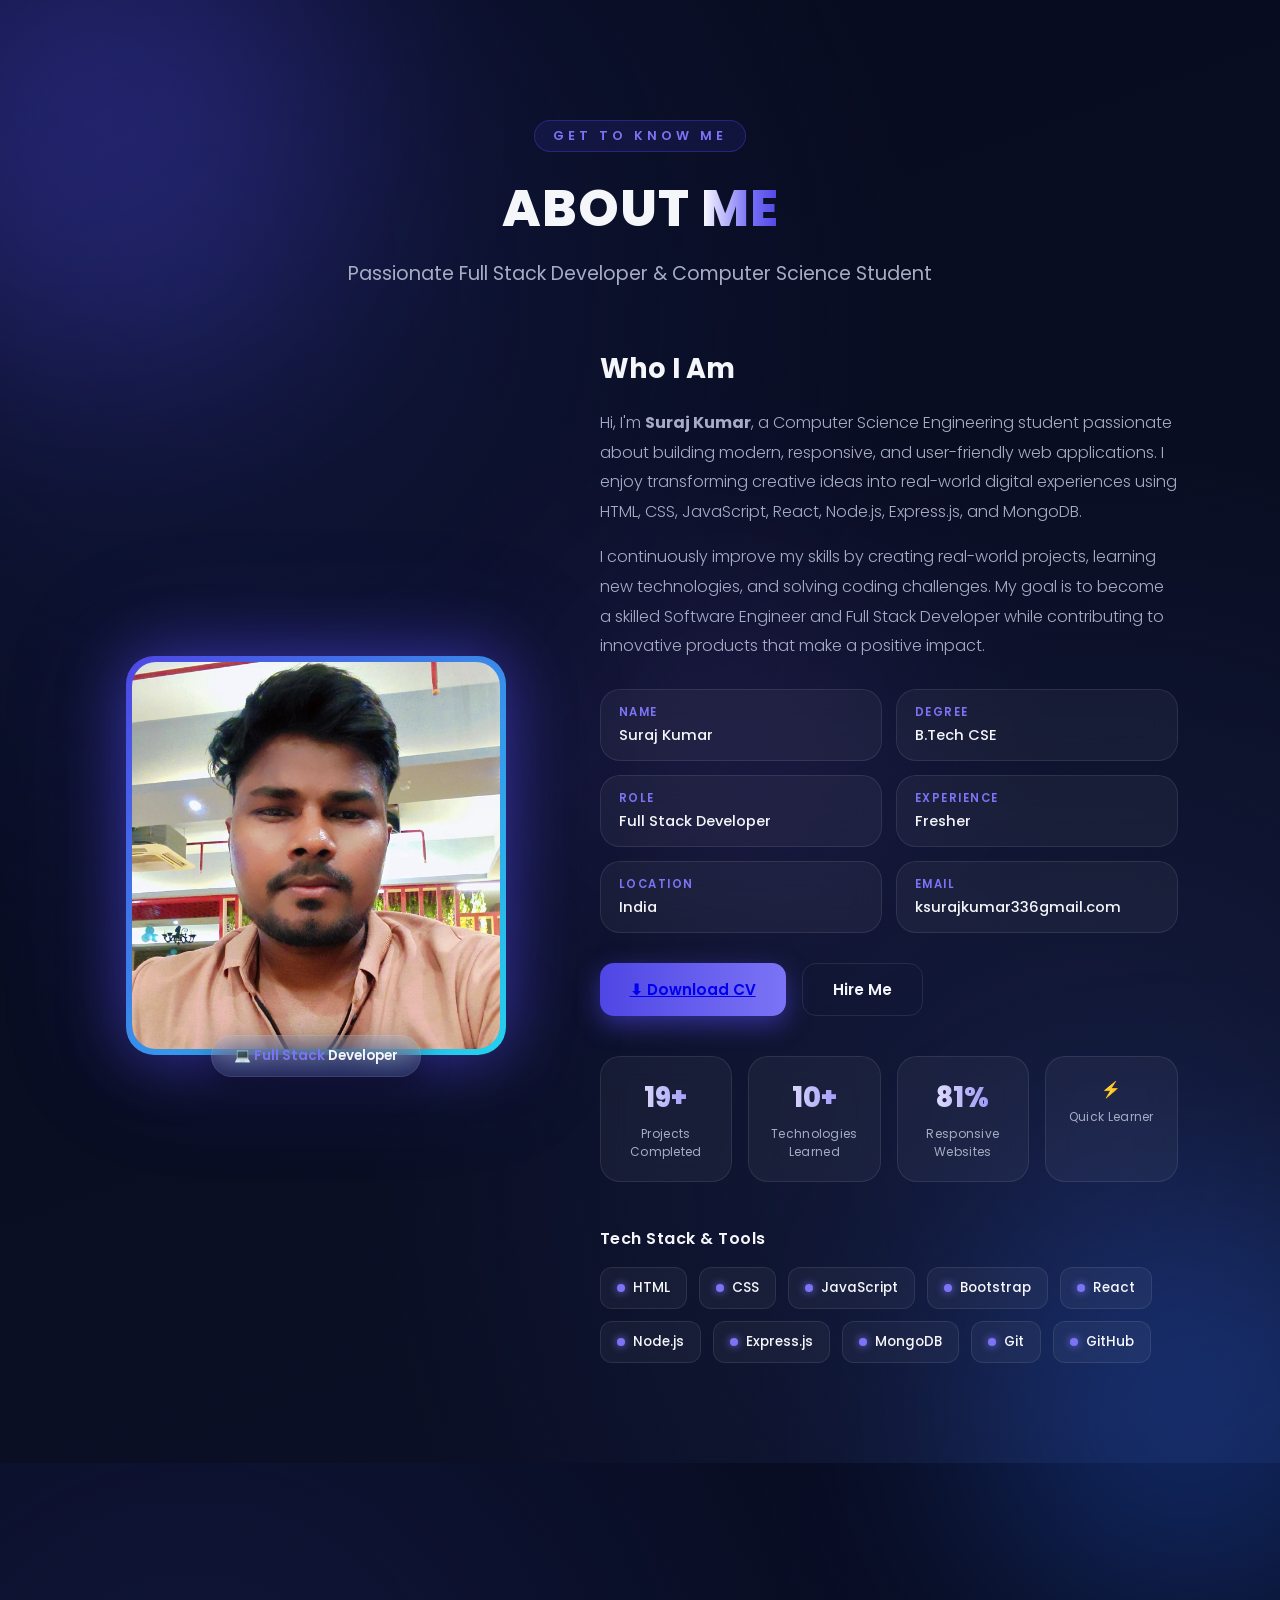
==== Pages/about.html @ e10ad6e3 "add new file" ====
<!DOCTYPE html>
<html lang="en">
<head>
<meta charset="UTF-8">
<meta name="viewport" content="width=device-width, initial-scale=1.0">
<title>About Me — Suraj Kumar</title>

<!-- Google Font: Poppins -->
<link rel="preconnect" href="https://fonts.googleapis.com">
<link rel="preconnect" href="https://fonts.gstatic.com" crossorigin>
<link href="https://fonts.googleapis.com/css2?family=Poppins:wght@300;400;500;600;700;800&display=swap" rel="stylesheet">
<link rel="stylesheet" href="../Css/about.css">
</head>
<body>

<!-- ============================================================
     ABOUT ME SECTION
============================================================ -->
<section class="about-section" id="about">

  <!-- Ambient background blobs -->
  <div class="blob blob-1"></div>
  <div class="blob blob-2"></div>
  <div class="blob blob-3"></div>

  <!-- Heading -->
  <div class="section-heading">
    <span class="eyebrow">GET TO KNOW ME</span>
    <h2>ABOUT <span class="gradient-text">ME</span></h2>
    <p>Passionate Full Stack Developer &amp; Computer Science Student</p>
  </div>

  <!-- Two column grid -->
  <div class="about-grid">

    <!-- LEFT: Image -->
    <div class="image-wrap">
      <div class="image-frame">
        <img src="../image/suraj.jpeg" alt="Portrait of Suraj Kumar">
      </div>
      <div class="badge-chip">💻 <span>Full Stack</span> Developer</div>
    </div>

    <!-- RIGHT: Content -->
    <div class="about-content">
      <h3>Who I Am</h3>
      <p>
        Hi, I'm <strong>Suraj Kumar</strong>, a Computer Science Engineering student passionate about
        building modern, responsive, and user-friendly web applications. I enjoy transforming creative
        ideas into real-world digital experiences using HTML, CSS, JavaScript, React, Node.js, Express.js, and MongoDB.
      </p>
      <p>
        I continuously improve my skills by creating real-world projects, learning new technologies,
        and solving coding challenges. My goal is to become a skilled Software Engineer and Full Stack
        Developer while contributing to innovative products that make a positive impact.
      </p>

      <!-- Info cards -->
      <div class="info-grid">
        <div class="info-card"><div class="label">Name</div><div class="value">Suraj Kumar</div></div>
        <div class="info-card"><div class="label">Degree</div><div class="value">B.Tech CSE</div></div>
        <div class="info-card"><div class="label">Role</div><div class="value">Full Stack Developer</div></div>
        <div class="info-card"><div class="label">Experience</div><div class="value">Fresher</div></div>
        <div class="info-card"><div class="label">Location</div><div class="value">India</div></div>
        <div class="info-card"><div class="label">Email</div><div class="value">ksurajkumar336gmail.com</div></div>
      </div>

      <!-- Buttons -->
      <div class="btn-row">
        <button class="btn btn-primary" onclick="alert('Download CV')" > <a href="../Pages/resume.html">⬇ Download CV</a></button>
        <button class="btn btn-outline" onclick="document.getElementById('about').scrollIntoView({behavior:'smooth'})">Hire Me</button>
      </div>

      <!-- Stats -->
      <div class="stats-grid">
        <div class="stat-card"><div class="stat-number" data-target="20">0</div><div class="stat-label">Projects Completed</div></div>
        <div class="stat-card"><div class="stat-number" data-target="10">0</div><div class="stat-label">Technologies Learned</div></div>
        <div class="stat-card"><div class="stat-number" data-target="100">0</div><div class="stat-label">Responsive Websites</div></div>
        <div class="stat-card"><div class="stat-number-static">⚡</div><div class="stat-label">Quick Learner</div></div>
      </div>

      <!-- Skills -->
      <div class="skills-block">
        <div class="skills-title">Tech Stack &amp; Tools</div>
        <div class="skills-grid">
          <div class="skill-chip"><span class="dot"></span>HTML</div>
          <div class="skill-chip"><span class="dot"></span>CSS</div>
          <div class="skill-chip"><span class="dot"></span>JavaScript</div>
          <div class="skill-chip"><span class="dot"></span>Bootstrap</div>
          <div class="skill-chip"><span class="dot"></span>React</div>
          <div class="skill-chip"><span class="dot"></span>Node.js</div>
          <div class="skill-chip"><span class="dot"></span>Express.js</div>
          <div class="skill-chip"><span class="dot"></span>MongoDB</div>
          <div class="skill-chip"><span class="dot"></span>Git</div>
          <div class="skill-chip"><span class="dot"></span>GitHub</div>
        </div>
      </div>

    </div>
  </div>
</section>

<script src="../js/about.js"></script>
</body>
</html>
---- Css/about.css ----
/* ============================================================
     ROOT VARIABLES — single source of truth for theme tokens
  ============================================================ */
  :root{
    --bg-navy: #070B1F;
    --bg-black: #0B1026;
    --accent: #4F46E5;
    --accent-light: #7C74F5;
    --accent-glow: rgba(79,70,229,0.55);
    --text-primary: #F5F6FA;
    --text-secondary: #A6ACC4;
    --card-bg: rgba(255,255,255,0.045);
    --card-border: rgba(255,255,255,0.09);
    --radius: 20px;
    --transition: 0.4s cubic-bezier(.22,.9,.36,1);
    --font: 'Poppins', sans-serif;
  }

  *{ margin:0; padding:0; box-sizing:border-box; }

  body{
    font-family: var(--font);
    background: radial-gradient(circle at 15% 20%, #10163a 0%, transparent 45%),
                radial-gradient(circle at 85% 80%, #141b3d 0%, transparent 45%),
                linear-gradient(160deg, var(--bg-navy), var(--bg-black));
    color: var(--text-primary);
    overflow-x: hidden;
  }

  /* ============================================================
     SECTION WRAPPER + BACKGROUND BLOBS / GLOW
  ============================================================ */
  .about-section{
    position: relative;
    min-height: 100vh;
    padding: 120px 8vw 100px;
    display: flex;
    flex-direction: column;
    align-items: center;
    isolation: isolate;
  }

  .blob{
    position: absolute;
    border-radius: 50%;
    filter: blur(120px);
    opacity: 0.35;
    z-index: -1;
    pointer-events: none;
  }
  .blob-1{
    width: 480px; height: 480px;
    background: var(--accent);
    top: -120px; left: -140px;
    animation: driftA 14s ease-in-out infinite alternate;
  }
  .blob-2{
    width: 420px; height: 420px;
    background: #2563eb;
    bottom: -160px; right: -120px;
    animation: driftB 16s ease-in-out infinite alternate;
  }
  .blob-3{
    width: 300px; height: 300px;
    background: #8b5cf6;
    top: 40%; left: 45%;
    opacity: 0.18;
    animation: driftA 20s ease-in-out infinite alternate-reverse;
  }
  @keyframes driftA{ from{ transform: translate(0,0); } to{ transform: translate(60px, 40px); } }
  @keyframes driftB{ from{ transform: translate(0,0); } to{ transform: translate(-50px, -30px); } }

  /* ============================================================
     HEADING
  ============================================================ */
  .section-heading{
    text-align: center;
    margin-bottom: 60px;
    opacity: 0;
    transform: translateY(30px);
    transition: all 0.8s var(--transition);
  }
  .section-heading.reveal{ opacity: 1; transform: translateY(0); }

  .eyebrow{
    display: inline-block;
    font-size: 0.8rem;
    letter-spacing: 4px;
    font-weight: 600;
    color: var(--accent-light);
    background: rgba(79,70,229,0.12);
    border: 1px solid rgba(79,70,229,0.35);
    padding: 6px 18px;
    border-radius: 30px;
    margin-bottom: 18px;
  }

  .gradient-text{
    background: linear-gradient(90deg, #fff, var(--accent-light) 60%, var(--accent));
    -webkit-background-clip: text;
    background-clip: text;
    color: transparent;
  }

  .section-heading h2{
    font-size: clamp(2.2rem, 5vw, 3.2rem);
    font-weight: 800;
    letter-spacing: 1px;
  }
  .section-heading p{
    margin-top: 12px;
    color: var(--text-secondary);
    font-size: clamp(1rem, 2vw, 1.2rem);
    font-weight: 400;
  }

  /* ============================================================
     MAIN TWO-COLUMN LAYOUT
  ============================================================ */
  .about-grid{
    width: 100%;
    max-width: 1200px;
    display: grid;
    grid-template-columns: 0.85fr 1.15fr;
    gap: 70px;
    align-items: center;
  }

  /* ---------- LEFT: IMAGE ---------- */
  .image-wrap{
    position: relative;
    display: flex;
    justify-content: center;
    opacity: 0;
    transform: translateX(-40px);
    transition: all 0.9s var(--transition);
  }
  .image-wrap.reveal{ opacity: 1; transform: translateX(0); }

  .image-frame{
    position: relative;
    width: min(380px, 80vw);
    aspect-ratio: 1 / 1.05;
    border-radius: 28px;
    padding: 6px;
    background: linear-gradient(135deg, var(--accent), #22d3ee, var(--accent));
    background-size: 200% 200%;
    animation: float 5s ease-in-out infinite, glowShift 6s ease infinite;
    box-shadow: 0 0 60px var(--accent-glow), 0 0 120px rgba(79,70,229,0.25);
  }
  @keyframes float{
    0%,100%{ transform: translateY(0px); }
    50%{ transform: translateY(-18px); }
  }
  @keyframes glowShift{
    0%,100%{ background-position: 0% 50%; }
    50%{ background-position: 100% 50%; }
  }

  .image-frame img{
    width: 100%;
    height: 100%;
    object-fit: cover;
    border-radius: 24px;
    display: block;
    filter: saturate(1.05) contrast(1.03);
  }

  .badge-chip{
    position: absolute;
    bottom: -22px;
    left: 50%;
    transform: translateX(-50%);
    background: var(--card-bg);
    backdrop-filter: blur(16px);
    border: 1px solid var(--card-border);
    border-radius: 40px;
    padding: 10px 22px;
    font-size: 0.85rem;
    font-weight: 600;
    color: var(--text-primary);
    white-space: nowrap;
    box-shadow: 0 8px 30px rgba(0,0,0,0.4);
  }
  .badge-chip span{ color: var(--accent-light); }

  /* ---------- RIGHT: CONTENT ---------- */
  .about-content{
    opacity: 0;
    transform: translateX(40px);
    transition: all 0.9s var(--transition);
  }
  .about-content.reveal{ opacity: 1; transform: translateX(0); }

  .about-content h3{
    font-size: clamp(1.3rem, 2.4vw, 1.7rem);
    font-weight: 700;
    margin-bottom: 18px;
  }
  .about-content p{
    color: var(--text-secondary);
    line-height: 1.85;
    font-size: 1rem;
    margin-bottom: 16px;
    font-weight: 300;
  }

  /* ---------- INFO CARDS GRID ---------- */
  .info-grid{
    display: grid;
    grid-template-columns: 1fr 1fr;
    gap: 14px;
    margin: 28px 0;
  }
  .info-card{
    background: var(--card-bg);
    backdrop-filter: blur(14px);
    -webkit-backdrop-filter: blur(14px);
    border: 1px solid var(--card-border);
    border-radius: var(--radius);
    padding: 14px 18px;
    transition: transform var(--transition), border-color var(--transition), background var(--transition);
  }
  .info-card:hover{
    transform: translateY(-4px);
    border-color: rgba(79,70,229,0.5);
    background: rgba(79,70,229,0.08);
  }
  .info-card .label{
    font-size: 0.72rem;
    letter-spacing: 1.5px;
    text-transform: uppercase;
    color: var(--accent-light);
    font-weight: 600;
    margin-bottom: 4px;
  }
  .info-card .value{
    font-size: 0.92rem;
    font-weight: 500;
    color: var(--text-primary);
    word-break: break-word;
  }

  /* ---------- BUTTONS ---------- */
  .btn-row{
    display: flex;
    gap: 16px;
    flex-wrap: wrap;
    margin: 30px 0 40px;
  }
  .btn{
    font-family: var(--font);
    font-size: 0.95rem;
    font-weight: 600;
    padding: 14px 30px;
    border-radius: 14px;
    border: none;
    cursor: pointer;
    transition: transform var(--transition), box-shadow var(--transition), background var(--transition);
    display: inline-flex;
    align-items: center;
    gap: 8px;
  }
  .btn-primary{
    background: linear-gradient(90deg, var(--accent), var(--accent-light));
    color: #fff;
    box-shadow: 0 8px 24px var(--accent-glow);
  }
  .btn-primary:hover{
    transform: translateY(-3px);
    box-shadow: 0 12px 34px var(--accent-glow);
  }
  .btn-outline{
    background: transparent;
    color: var(--text-primary);
    border: 1.5px solid var(--card-border);
  }
  .btn-outline:hover{
    border-color: var(--accent-light);
    background: rgba(79,70,229,0.1);
    transform: translateY(-3px);
  }

  /* ---------- STATS ---------- */
  .stats-grid{
    display: grid;
    grid-template-columns: repeat(4, 1fr);
    gap: 16px;
    margin-bottom: 44px;
  }
  .stat-card{
    background: var(--card-bg);
    backdrop-filter: blur(14px);
    border: 1px solid var(--card-border);
    border-radius: var(--radius);
    padding: 20px 10px;
    text-align: center;
    transition: transform var(--transition), border-color var(--transition);
  }
  .stat-card:hover{
    transform: translateY(-6px);
    border-color: rgba(79,70,229,0.5);
  }
  .stat-number{
    font-size: 1.7rem;
    font-weight: 800;
    background: linear-gradient(90deg, #fff, var(--accent-light));
    -webkit-background-clip: text;
    background-clip: text;
    color: transparent;
  }
  .stat-label{
    font-size: 0.75rem;
    color: var(--text-secondary);
    margin-top: 6px;
    font-weight: 400;
    letter-spacing: 0.3px;
  }

  /* ---------- SKILLS ---------- */
  .skills-title{
    font-size: 1rem;
    font-weight: 600;
    color: var(--text-primary);
    margin-bottom: 16px;
    letter-spacing: 0.5px;
  }
  .skills-grid{
    display: flex;
    flex-wrap: wrap;
    gap: 12px;
  }
  .skill-chip{
    display: flex;
    align-items: center;
    gap: 8px;
    background: var(--card-bg);
    backdrop-filter: blur(14px);
    border: 1px solid var(--card-border);
    border-radius: 12px;
    padding: 10px 16px;
    font-size: 0.85rem;
    font-weight: 500;
    color: var(--text-primary);
    transition: transform var(--transition), border-color var(--transition), background var(--transition);
  }
  .skill-chip:hover{
    transform: translateY(-4px) scale(1.04);
    border-color: var(--accent-light);
    background: rgba(79,70,229,0.12);
    box-shadow: 0 8px 20px rgba(79,70,229,0.25);
  }
  .skill-chip .dot{
    width: 8px; height: 8px;
    border-radius: 50%;
    background: var(--accent-light);
    box-shadow: 0 0 8px var(--accent-light);
  }

  /* ============================================================
     RESPONSIVE — MOBILE STACK
  ============================================================ */
  @media (max-width: 960px){
    .about-grid{
      grid-template-columns: 1fr;
      gap: 60px;
      text-align: center;
    }
    .info-grid{ grid-template-columns: 1fr 1fr; }
    .stats-grid{ grid-template-columns: 1fr 1fr; }
    .btn-row{ justify-content: center; }
    .skills-grid{ justify-content: center; }
    .image-wrap{ order: -1; }
  }

  @media (max-width: 520px){
    .about-section{ padding: 90px 6vw 70px; }
    .info-grid{ grid-template-columns: 1fr; }
    .stats-grid{ grid-template-columns: 1fr 1fr; }
    .btn{ width: 100%; justify-content: center; }
    .btn-row{ flex-direction: column; }
  }

  /* Respect reduced motion preference */
  @media (prefers-reduced-motion: reduce){
    .image-frame, .blob{ animation: none !important; }
    *{ transition: none !important; }
  }
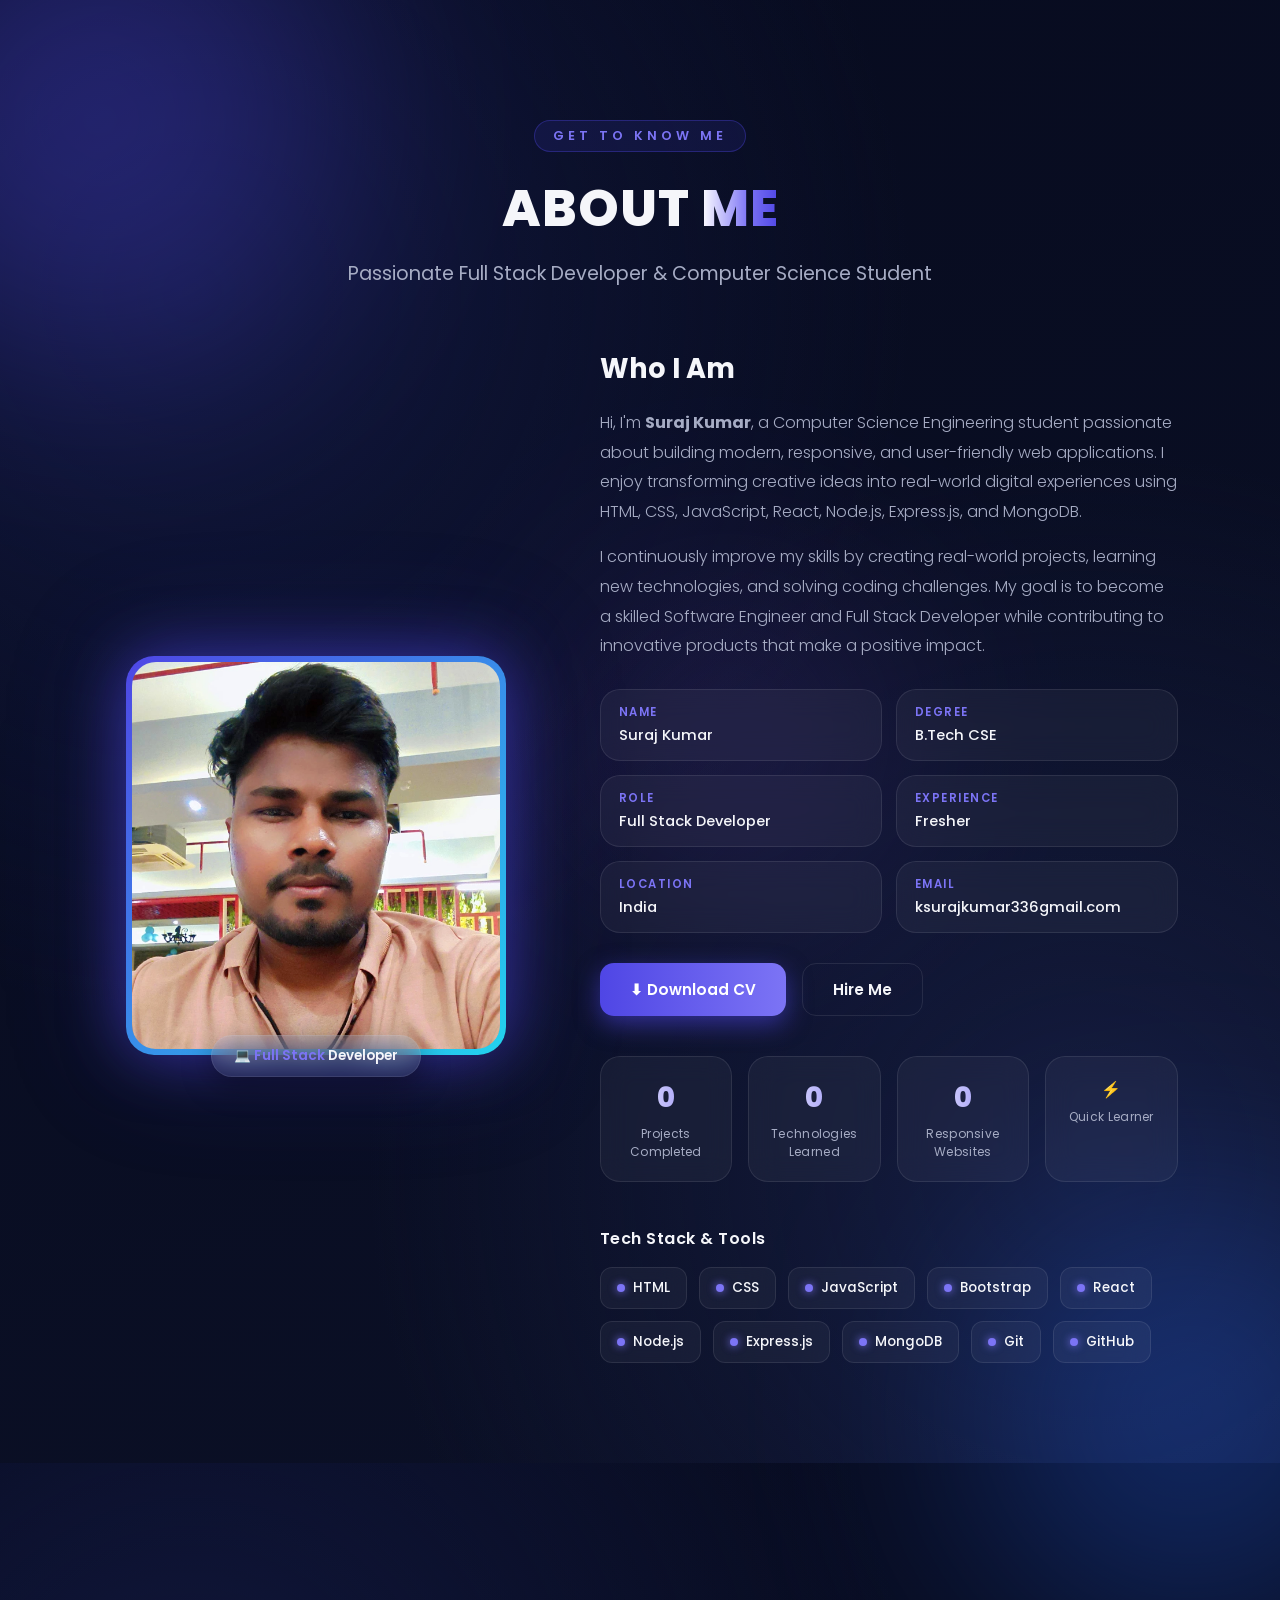
==== commit 5cabc588: "add new file" ====
--- a/Pages/about.html
+++ b/Pages/about.html
@@ -12,10 +12,8 @@
 <link rel="stylesheet" href="../Css/about.css">
 </head>
 <body>
-
-<!-- ============================================================
-     ABOUT ME SECTION
-============================================================ -->
+     <!-- ABOUT ME SECTION -->
+      
 <section class="about-section" id="about">
 
   <!-- Ambient background blobs -->
@@ -95,7 +93,6 @@
           <div class="skill-chip"><span class="dot"></span>GitHub</div>
         </div>
       </div>
-
     </div>
   </div>
 </section>
--- a/Css/about.css
+++ b/Css/about.css
@@ -262,10 +262,15 @@
     align-items: center;
     gap: 8px;
   }
+
   .btn-primary{
     background: linear-gradient(90deg, var(--accent), var(--accent-light));
     color: #fff;
     box-shadow: 0 8px 24px var(--accent-glow);
+  }
+  .btn-primary a {
+    text-decoration: none;
+    color: white;
   }
   .btn-primary:hover{
     transform: translateY(-3px);
